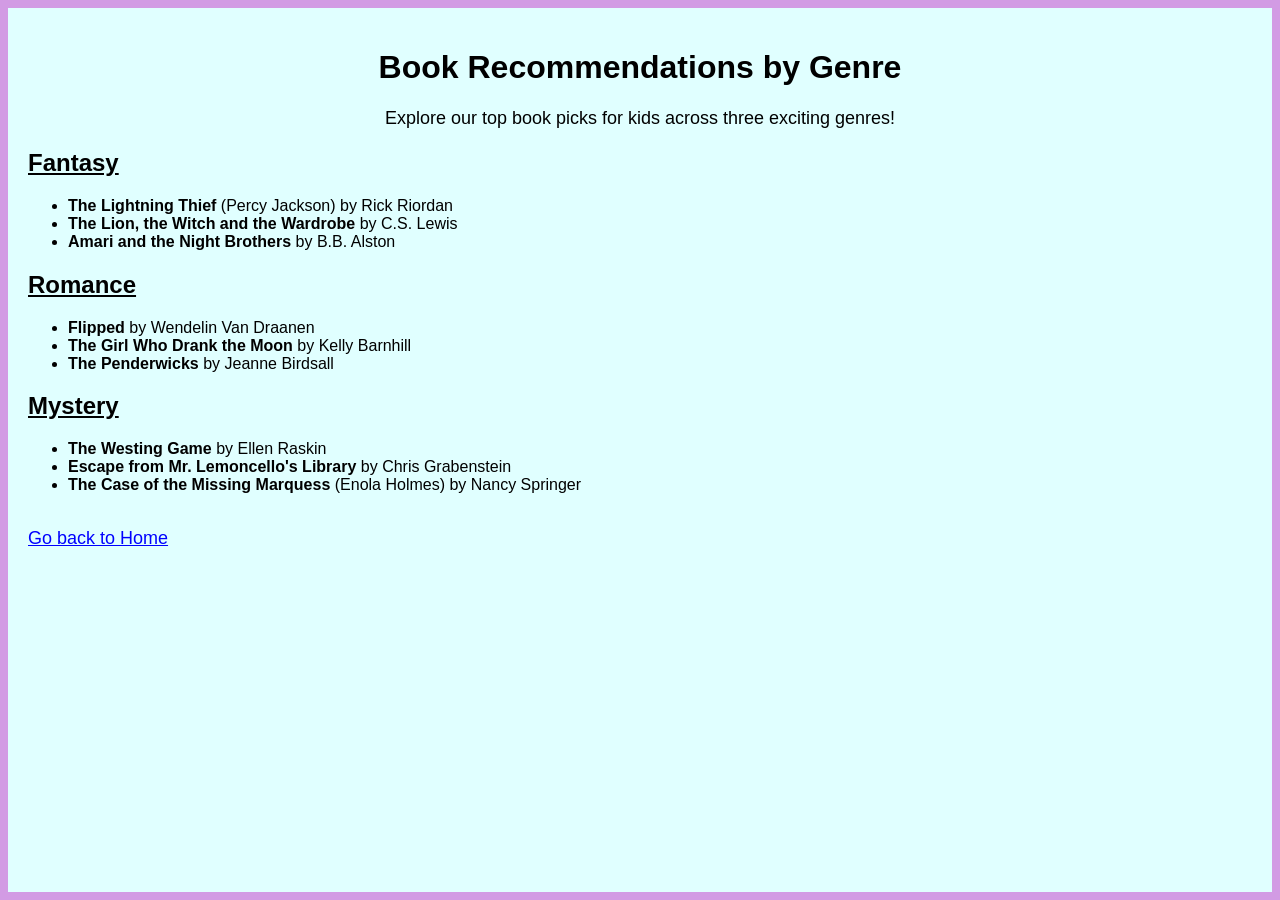
==== about.html @ f6d28382 "added files to folder" ====
<!DOCTYPE html>
<html lang="en">
<head>
    <meta charset="UTF-8">
    <title>About Page</title>
    <style>
        body { 
            background-color: lightcyan; 
            border: 8px solid #d29be4; 
            min-height: 100vh; 
            margin: 0; 
            box-sizing: border-box; 
            padding: 20px; 
            font-family: sans-serif;
        } 
    </style>
</head>
<body>

    <!-- CENTERED TOP SECTION -->
    <h1 style="text-align: center; font-family: 'Poppins', 'Segoe UI', Arial, sans-serif;">Book Recommendations by Genre</h1>
    <p style="text-align: center; font-family: Verdana, sans-serif; font-size: 18px;">Explore our top book picks for kids across three exciting genres!</p>

    <!-- FANTASY SECTION -->
    <h2><b><u>Fantasy</u></b></h2>
    <ul>
        <li><strong>The Lightning Thief</strong> (Percy Jackson) by Rick Riordan</li>
        <li><strong>The Lion, the Witch and the Wardrobe</strong> by C.S. Lewis</li>
        <li><strong>Amari and the Night Brothers</strong> by B.B. Alston</li>
    </ul>

    <!-- ROMANCE SECTION -->
    <h2><b><u>Romance</u></b></h2>
    <ul>
        <li><strong>Flipped</strong> by Wendelin Van Draanen</li>
        <li><strong>The Girl Who Drank the Moon</strong> by Kelly Barnhill</li>
        <li><strong>The Penderwicks</strong> by Jeanne Birdsall</li>
    </ul>

    <!-- MYSTERY SECTION -->
    <h2><b><u>Mystery</u></b></h2>
    <ul>
        <li><strong>The Westing Game</strong> by Ellen Raskin</li>
        <li><strong>Escape from Mr. Lemoncello's Library</strong> by Chris Grabenstein</li>
        <li><strong>The Case of the Missing Marquess</strong> (Enola Holmes) by Nancy Springer</li>
    </ul>

    <br>
    <a href="Alisha - WebsiteProject.html" style="font-size: 18px; color: blue;">Go back to Home</a>

</body>
</html>
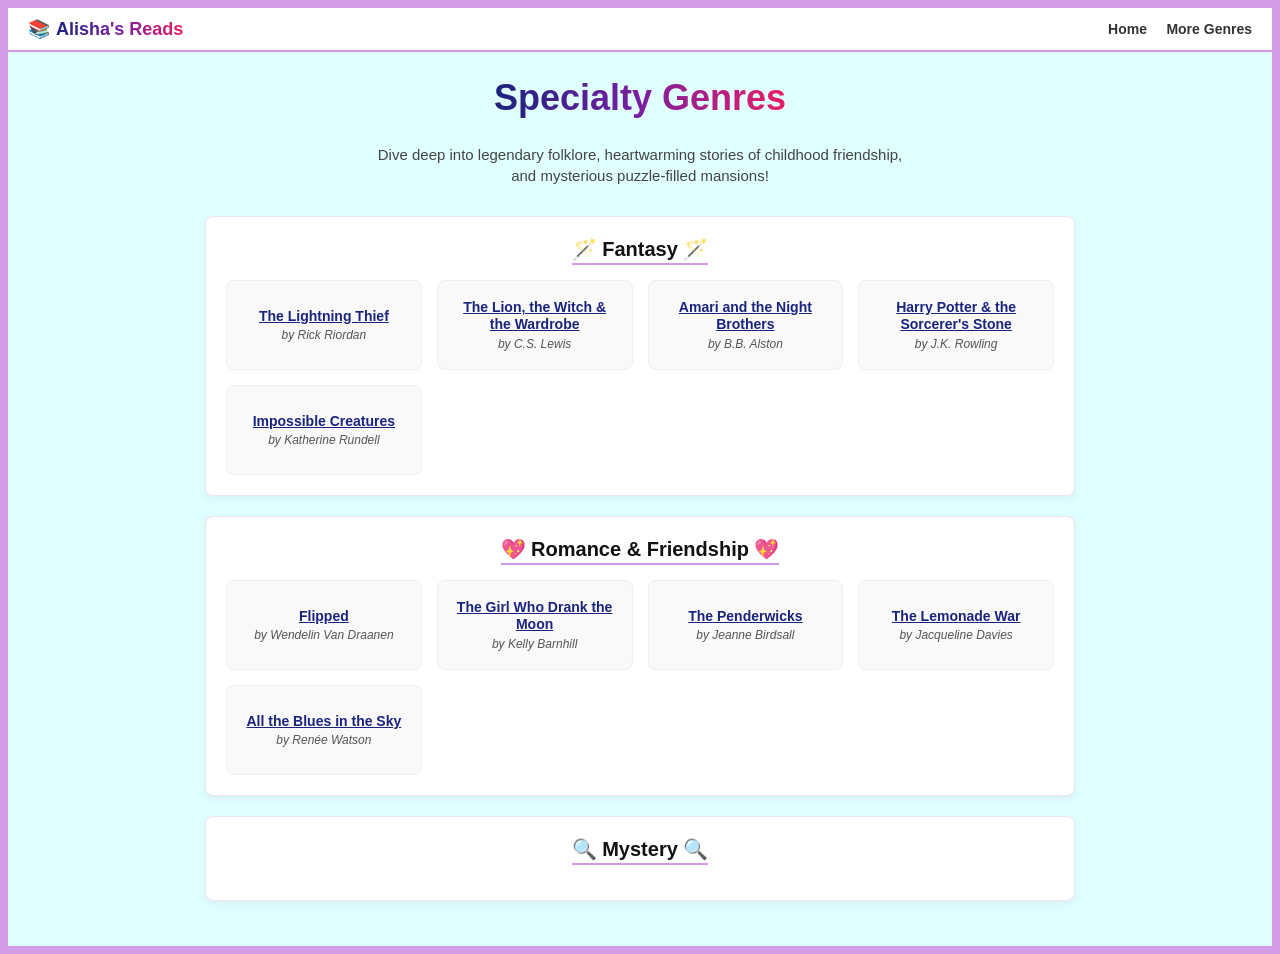
==== commit 92dc5e02: "Update website project files" ====
--- a/about.html
+++ b/about.html
@@ -2,7 +2,7 @@
 <html lang="en">
 <head>
     <meta charset="UTF-8">
-    <title>About Page</title>
+    <title>More Genres - Book Recommendations</title>
     <style>
         body { 
             background-color: lightcyan; 
@@ -10,43 +10,250 @@
             min-height: 100vh; 
             margin: 0; 
             box-sizing: border-box; 
+            padding: 0; 
+            display: flex;
+            flex-direction: column;
+            font-family: 'Segoe UI', Tahoma, Geneva, Verdana, sans-serif;
+            align-items: center; 
+        } 
+        .site-header {
+            width: 100%;
+            background-color: white;
+            border-bottom: 2px solid #d29be4;
+            padding: 10px 20px;
+            box-sizing: border-box;
+            display: flex;
+            justify-content: space-between;
+            align-items: center;
+        }
+        .logo-container {
+            font-size: 18px;
+            font-weight: 800;
+            display: flex;
+            align-items: center;
+            gap: 6px;
+        }
+        .logo-text {
+            background: linear-gradient(to right, #1A237E, #7B1FA2, #E91E63);
+            -webkit-background-clip: text;
+            background-clip: text;
+            -webkit-text-fill-color: transparent;
+            color: transparent;
+        }
+        .nav-links a {
+            color: #333;
+            text-decoration: none;
+            font-weight: 600;
+            margin-left: 15px;
+            font-size: 14px;
+        }
+        .main-content {
+            flex: 1;
+            width: 100%;
+            max-width: 900px;
+            display: flex;
+            flex-direction: column;
+            align-items: center; 
+            padding: 25px 15px;
+            box-sizing: border-box;
+        }
+        .hero-title {
+            text-align: center; 
+            font-size: 36px; 
+            font-weight: 900; 
+            margin: 0 0 10px 0; 
+            background: linear-gradient(to right, #1A237E, #7B1FA2, #E91E63); 
+            -webkit-background-clip: text; 
+            background-clip: text; 
+            -webkit-text-fill-color: transparent; 
+            color: transparent;
+        }
+        .hero-subtitle {
+            font-family: Verdana, sans-serif; 
+            font-size: 15px; 
+            text-align: center; 
+            margin-bottom: 30px; 
+            color: #444;
+            max-width: 550px;
+            line-height: 1.4;
+        } 
+        .genre-container {
+            width: 100%;
+            background: white;
+            border-radius: 8px;
+            padding: 20px;
+            margin-bottom: 20px;
+            box-shadow: 0 4px 10px rgba(0,0,0,0.05);
+            box-sizing: border-box;
+            border: 1px solid rgba(210, 155, 228, 0.3);
+            text-align: center;
+        }
+        .genre-title {
+            font-size: 20px;
+            font-weight: 700;
+            color: #111;
+            margin-top: 0;
+            margin-bottom: 15px;
+            display: inline-block;
+            border-bottom: 2px solid #d29be4;
+            padding-bottom: 2px;
+        }
+        .book-grid {
+            display: grid;
+            grid-template-columns: repeat(auto-fit, minmax(180px, 1fr));
+            gap: 15px;
+            padding: 0;
+            margin: 0;
+        }
+        .book-card-link {
+            text-decoration: none;
+            display: block;
+        }
+        .book-card {
+            background-color: #f9f9f9;
+            border-radius: 8px;
+            padding: 15px;
+            border: 1px solid #eee;
+            transition: transform 0.2s, box-shadow 0.2s;
+            display: flex;
+            flex-direction: column;
+            justify-content: center;
+            align-items: center;
+            min-height: 90px;
+            box-sizing: border-box;
+        }
+        .book-card:hover {
+            transform: translateY(-2px);
+            box-shadow: 0 4px 10px rgba(0,0,0,0.08);
+            background-color: #f3f3f3;
+        }
+        .book-title {
+            font-size: 14px;
+            color: #1A237E; 
+            font-weight: 700;
+            margin-bottom: 4px;
+            line-height: 1.2;
+            text-decoration: underline;
+        }
+        .book-author {
+            font-size: 12px;
+            color: #555;
+            font-style: italic;
+        }
+        .footer-section {
+            display: flex; 
+            flex-direction: column; 
+            align-items: center; 
+            background: white;
+            width: 100%;
+            border-top: 1px solid #d29be4;
             padding: 20px; 
-            font-family: sans-serif;
-        } 
+            box-sizing: border-box;
+        }
+        .back-button {
+            display: inline-block;
+            background: linear-gradient(to right, #1A237E, #7B1FA2);
+            color: white !important;
+            text-decoration: none;
+            padding: 10px 30px;
+            font-size: 14px;
+            font-weight: 700;
+            border-radius: 20px;
+            box-shadow: 0 3px 8px rgba(26, 35, 126, 0.2);
+        }
     </style>
 </head>
 <body>
 
-    <!-- CENTERED TOP SECTION -->
-    <h1 style="text-align: center; font-family: 'Poppins', 'Segoe UI', Arial, sans-serif;">Book Recommendations by Genre</h1>
-    <p style="text-align: center; font-family: Verdana, sans-serif; font-size: 18px;">Explore our top book picks for kids across three exciting genres!</p>
-
-    <!-- FANTASY SECTION -->
-    <h2><b><u>Fantasy</u></b></h2>
-    <ul>
-        <li><strong>The Lightning Thief</strong> (Percy Jackson) by Rick Riordan</li>
-        <li><strong>The Lion, the Witch and the Wardrobe</strong> by C.S. Lewis</li>
-        <li><strong>Amari and the Night Brothers</strong> by B.B. Alston</li>
-    </ul>
-
-    <!-- ROMANCE SECTION -->
-    <h2><b><u>Romance</u></b></h2>
-    <ul>
-        <li><strong>Flipped</strong> by Wendelin Van Draanen</li>
-        <li><strong>The Girl Who Drank the Moon</strong> by Kelly Barnhill</li>
-        <li><strong>The Penderwicks</strong> by Jeanne Birdsall</li>
-    </ul>
-
-    <!-- MYSTERY SECTION -->
-    <h2><b><u>Mystery</u></b></h2>
-    <ul>
-        <li><strong>The Westing Game</strong> by Ellen Raskin</li>
-        <li><strong>Escape from Mr. Lemoncello's Library</strong> by Chris Grabenstein</li>
-        <li><strong>The Case of the Missing Marquess</strong> (Enola Holmes) by Nancy Springer</li>
-    </ul>
-
-    <br>
-    <a href="Alisha - WebsiteProject.html" style="font-size: 18px; color: blue;">Go back to Home</a>
-
-</body>
-</html>
+    <header class="site-header">
+        <div class="logo-container">
+            <span>📚</span><span class="logo-text">Alisha's Reads</span>
+        </div>
+        <nav class="nav-links">
+            <a href="Alisha - WebsiteProject.html">Home</a>
+            <a href="#">More Genres</a>
+        </nav>
+    </header>
+
+    <main class="main-content">
+        <h1 class="hero-title">Specialty Genres</h1>
+        <p class="hero-subtitle">Dive deep into legendary folklore, heartwarming stories of childhood friendship, and mysterious puzzle-filled mansions!</p>
+
+        <!-- FANTASY CARD SECTION -->
+        <section class="genre-container">
+            <div class="genre-title">🪄 Fantasy 🪄</div>
+            <div class="book-grid">
+                <a class="book-card-link" href="https://amazon.com" target="_blank">
+                    <div class="book-card">
+                        <span class="book-title">The Lightning Thief</span>
+                        <span class="book-author">by Rick Riordan</span>
+                    </div>
+                </a>
+                <a class="book-card-link" href="https://amazon.com" target="_blank">
+                    <div class="book-card">
+                        <span class="book-title">The Lion, the Witch & the Wardrobe</span>
+                        <span class="book-author">by C.S. Lewis</span>
+                    </div>
+                </a>
+                <a class="book-card-link" href="https://amazon.com" target="_blank">
+                    <div class="book-card">
+                        <span class="book-title">Amari and the Night Brothers</span>
+                        <span class="book-author">by B.B. Alston</span>
+                    </div>
+                </a>
+                <a class="book-card-link" href="https://amazon.com" target="_blank">
+                    <div class="book-card">
+                        <span class="book-title">Harry Potter & the Sorcerer's Stone</span>
+                        <span class="book-author">by J.K. Rowling</span>
+                    </div>
+                </a>
+                <a class="book-card-link" href="https://amazon.com" target="_blank">
+                    <div class="book-card">
+                        <span class="book-title">Impossible Creatures</span>
+                        <span class="book-author">by Katherine Rundell</span>
+                    </div>
+                </a>
+            </div>
+        </section>
+
+        <!-- ROMANCE CARD SECTION -->
+        <section class="genre-container">
+            <div class="genre-title">💖 Romance & Friendship 💖</div>
+            <div class="book-grid">
+                <a class="book-card-link" href="https://amazon.com" target="_blank">
+                    <div class="book-card">
+                        <span class="book-title">Flipped</span>
+                        <span class="book-author">by Wendelin Van Draanen</span>
+                    </div>
+                </a>
+                <a class="book-card-link" href="https://amazon.com" target="_blank">
+                    <div class="book-card">
+                        <span class="book-title">The Girl Who Drank the Moon</span>
+                        <span class="book-author">by Kelly Barnhill</span>
+                    </div>
+                </a>
+                <a class="book-card-link" href="https://amazon.com" target="_blank">
+                    <div class="book-card">
+                        <span class="book-title">The Penderwicks</span>
+                        <span class="book-author">by Jeanne Birdsall</span>
+                    </div>
+                </a>
+                <a class="book-card-link" href="https://amazon.com" target="_blank">
+                    <div class="book-card">
+                        <span class="book-title">The Lemonade War</span>
+                        <span class="book-author">by Jacqueline Davies</span>
+                    </div>
+                </a>
+                <a class="book-card-link" href="https://amazon.com" target="_blank">
+                    <div class="book-card">
+                        <span class="book-title">All the Blues in the Sky</span>
+                        <span class="book-author">by Renée Watson</span>
+                    </div>
+                </a>
+            </div>
+        </section>
+
+        <!-- MYSTERY CARD SECTION -->
+        <section class="genre-container">
+            <div class="genre-title">🔍 Mystery 🔍</div>
+            <div class="book-grid">
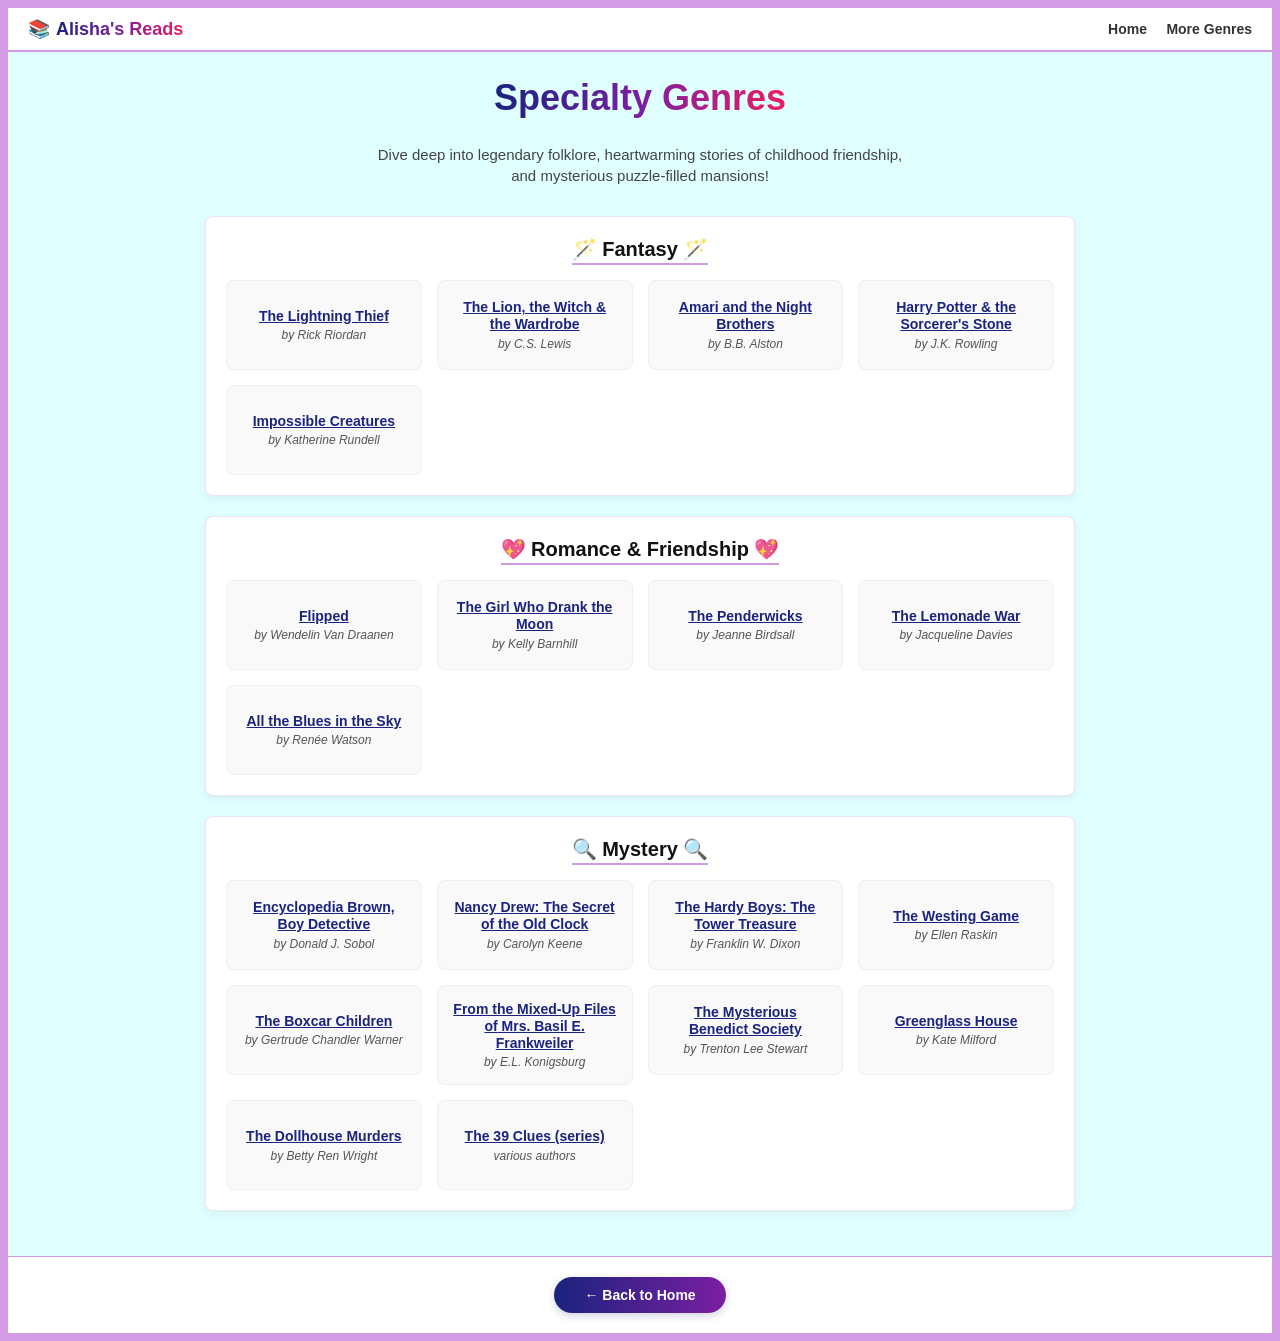
==== commit 21012d2a: "Add Mystery book cards to about.html" ====
--- a/about.html
+++ b/about.html
@@ -257,3 +257,74 @@
         <section class="genre-container">
             <div class="genre-title">🔍 Mystery 🔍</div>
             <div class="book-grid">
+                <a class="book-card-link" href="https://amazon.com" target="_blank">
+                    <div class="book-card">
+                        <span class="book-title">Encyclopedia Brown, Boy Detective</span>
+                        <span class="book-author">by Donald J. Sobol</span>
+                    </div>
+                </a>
+                <a class="book-card-link" href="https://amazon.com" target="_blank">
+                    <div class="book-card">
+                        <span class="book-title">Nancy Drew: The Secret of the Old Clock</span>
+                        <span class="book-author">by Carolyn Keene</span>
+                    </div>
+                </a>
+                <a class="book-card-link" href="https://amazon.com" target="_blank">
+                    <div class="book-card">
+                        <span class="book-title">The Hardy Boys: The Tower Treasure</span>
+                        <span class="book-author">by Franklin W. Dixon</span>
+                    </div>
+                </a>
+                <a class="book-card-link" href="https://amazon.com" target="_blank">
+                    <div class="book-card">
+                        <span class="book-title">The Westing Game</span>
+                        <span class="book-author">by Ellen Raskin</span>
+                    </div>
+                </a>
+                <a class="book-card-link" href="https://amazon.com" target="_blank">
+                    <div class="book-card">
+                        <span class="book-title">The Boxcar Children</span>
+                        <span class="book-author">by Gertrude Chandler Warner</span>
+                    </div>
+                </a>
+                <a class="book-card-link" href="https://amazon.com" target="_blank">
+                    <div class="book-card">
+                        <span class="book-title">From the Mixed-Up Files of Mrs. Basil E. Frankweiler</span>
+                        <span class="book-author">by E.L. Konigsburg</span>
+                    </div>
+                </a>
+                <a class="book-card-link" href="https://amazon.com" target="_blank">
+                    <div class="book-card">
+                        <span class="book-title">The Mysterious Benedict Society</span>
+                        <span class="book-author">by Trenton Lee Stewart</span>
+                    </div>
+                </a>
+                <a class="book-card-link" href="https://amazon.com" target="_blank">
+                    <div class="book-card">
+                        <span class="book-title">Greenglass House</span>
+                        <span class="book-author">by Kate Milford</span>
+                    </div>
+                </a>
+                <a class="book-card-link" href="https://amazon.com" target="_blank">
+                    <div class="book-card">
+                        <span class="book-title">The Dollhouse Murders</span>
+                        <span class="book-author">by Betty Ren Wright</span>
+                    </div>
+                </a>
+                <a class="book-card-link" href="https://amazon.com" target="_blank">
+                    <div class="book-card">
+                        <span class="book-title">The 39 Clues (series)</span>
+                        <span class="book-author">various authors</span>
+                    </div>
+                </a>
+            </div>
+        </section>
+
+    </main>
+
+    <footer class="footer-section">
+        <a class="back-button" href="Alisha - WebsiteProject.html">← Back to Home</a>
+    </footer>
+
+</body>
+</html>
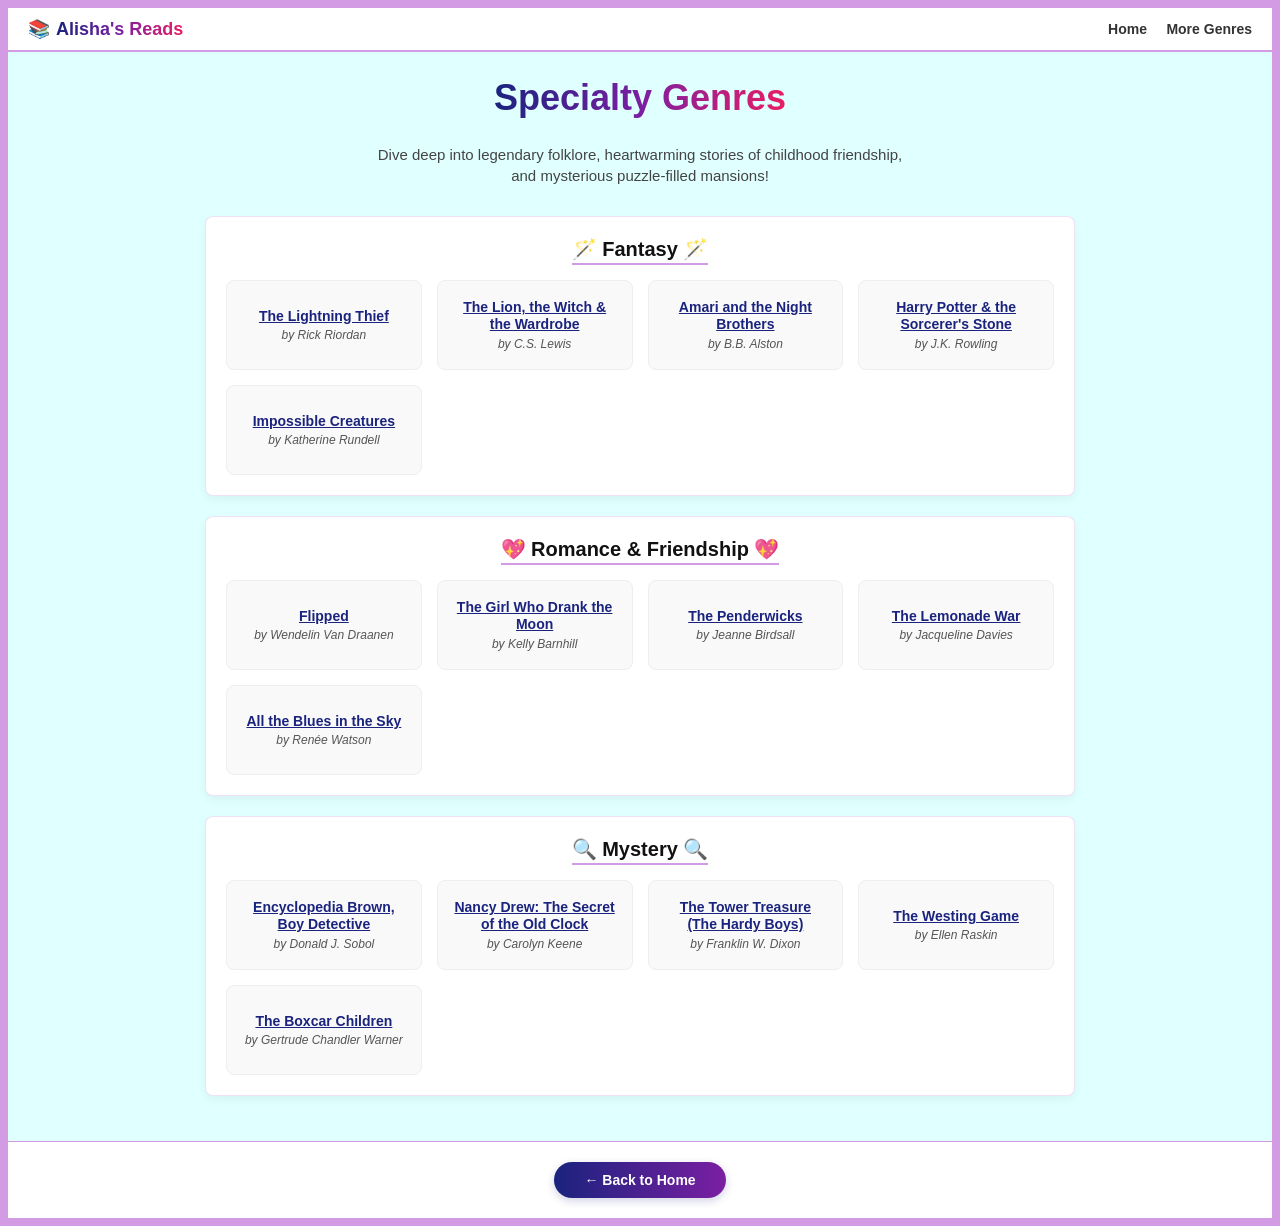
==== commit 300ced93: "Limit Mystery section to 5 books and set direct Amazon product links" ====
--- a/about.html
+++ b/about.html
@@ -183,31 +183,31 @@
         <section class="genre-container">
             <div class="genre-title">🪄 Fantasy 🪄</div>
             <div class="book-grid">
-                <a class="book-card-link" href="https://amazon.com" target="_blank">
+                <a class="book-card-link" href="https://www.amazon.com/dp/0141365466" target="_blank" rel="noopener">
                     <div class="book-card">
                         <span class="book-title">The Lightning Thief</span>
                         <span class="book-author">by Rick Riordan</span>
                     </div>
                 </a>
-                <a class="book-card-link" href="https://amazon.com" target="_blank">
+                <a class="book-card-link" href="https://www.amazon.com/dp/0064404994" target="_blank" rel="noopener">
                     <div class="book-card">
                         <span class="book-title">The Lion, the Witch & the Wardrobe</span>
                         <span class="book-author">by C.S. Lewis</span>
                     </div>
                 </a>
-                <a class="book-card-link" href="https://amazon.com" target="_blank">
+                <a class="book-card-link" href="https://www.amazon.com/dp/0062944712" target="_blank" rel="noopener">
                     <div class="book-card">
                         <span class="book-title">Amari and the Night Brothers</span>
                         <span class="book-author">by B.B. Alston</span>
                     </div>
                 </a>
-                <a class="book-card-link" href="https://amazon.com" target="_blank">
+                <a class="book-card-link" href="https://www.amazon.com/dp/059035342X" target="_blank" rel="noopener">
                     <div class="book-card">
                         <span class="book-title">Harry Potter & the Sorcerer's Stone</span>
                         <span class="book-author">by J.K. Rowling</span>
                     </div>
                 </a>
-                <a class="book-card-link" href="https://amazon.com" target="_blank">
+                <a class="book-card-link" href="https://www.amazon.com/dp/0141365466" target="_blank" rel="noopener">
                     <div class="book-card">
                         <span class="book-title">Impossible Creatures</span>
                         <span class="book-author">by Katherine Rundell</span>
@@ -220,31 +220,31 @@
         <section class="genre-container">
             <div class="genre-title">💖 Romance & Friendship 💖</div>
             <div class="book-grid">
-                <a class="book-card-link" href="https://amazon.com" target="_blank">
+                <a class="book-card-link" href="https://www.amazon.com/dp/0440414126" target="_blank" rel="noopener">
                     <div class="book-card">
                         <span class="book-title">Flipped</span>
                         <span class="book-author">by Wendelin Van Draanen</span>
                     </div>
                 </a>
-                <a class="book-card-link" href="https://amazon.com" target="_blank">
+                <a class="book-card-link" href="https://www.amazon.com/dp/0142408488" target="_blank" rel="noopener">
                     <div class="book-card">
                         <span class="book-title">The Girl Who Drank the Moon</span>
                         <span class="book-author">by Kelly Barnhill</span>
                     </div>
                 </a>
-                <a class="book-card-link" href="https://amazon.com" target="_blank">
+                <a class="book-card-link" href="https://www.amazon.com/dp/0440419541" target="_blank" rel="noopener">
                     <div class="book-card">
                         <span class="book-title">The Penderwicks</span>
                         <span class="book-author">by Jeanne Birdsall</span>
                     </div>
                 </a>
-                <a class="book-card-link" href="https://amazon.com" target="_blank">
+                <a class="book-card-link" href="https://www.amazon.com/dp/0440414126" target="_blank" rel="noopener">
                     <div class="book-card">
                         <span class="book-title">The Lemonade War</span>
                         <span class="book-author">by Jacqueline Davies</span>
                     </div>
                 </a>
-                <a class="book-card-link" href="https://amazon.com" target="_blank">
+                <a class="book-card-link" href="https://www.amazon.com/dp/1101994881" target="_blank" rel="noopener">
                     <div class="book-card">
                         <span class="book-title">All the Blues in the Sky</span>
                         <span class="book-author">by Renée Watson</span>
@@ -253,68 +253,38 @@
             </div>
         </section>
 
-        <!-- MYSTERY CARD SECTION -->
+        <!-- MYSTERY CARD SECTION (LIMITED TO 5) -->
         <section class="genre-container">
             <div class="genre-title">🔍 Mystery 🔍</div>
             <div class="book-grid">
-                <a class="book-card-link" href="https://amazon.com" target="_blank">
+                <a class="book-card-link" href="https://www.amazon.com/dp/0142408889" target="_blank" rel="noopener">
                     <div class="book-card">
                         <span class="book-title">Encyclopedia Brown, Boy Detective</span>
                         <span class="book-author">by Donald J. Sobol</span>
                     </div>
                 </a>
-                <a class="book-card-link" href="https://amazon.com" target="_blank">
+                <a class="book-card-link" href="https://www.amazon.com/dp/0448479697" target="_blank" rel="noopener">
                     <div class="book-card">
                         <span class="book-title">Nancy Drew: The Secret of the Old Clock</span>
                         <span class="book-author">by Carolyn Keene</span>
                     </div>
                 </a>
-                <a class="book-card-link" href="https://amazon.com" target="_blank">
-                    <div class="book-card">
-                        <span class="book-title">The Hardy Boys: The Tower Treasure</span>
+                <a class="book-card-link" href="https://www.amazon.com/dp/0448489521" target="_blank" rel="noopener">
+                    <div class="book-card">
+                        <span class="book-title">The Tower Treasure (The Hardy Boys)</span>
                         <span class="book-author">by Franklin W. Dixon</span>
                     </div>
                 </a>
-                <a class="book-card-link" href="https://amazon.com" target="_blank">
+                <a class="book-card-link" href="https://www.amazon.com/dp/0140386645" target="_blank" rel="noopener">
                     <div class="book-card">
                         <span class="book-title">The Westing Game</span>
                         <span class="book-author">by Ellen Raskin</span>
                     </div>
                 </a>
-                <a class="book-card-link" href="https://amazon.com" target="_blank">
+                <a class="book-card-link" href="https://www.amazon.com/dp/0807508527" target="_blank" rel="noopener">
                     <div class="book-card">
                         <span class="book-title">The Boxcar Children</span>
                         <span class="book-author">by Gertrude Chandler Warner</span>
-                    </div>
-                </a>
-                <a class="book-card-link" href="https://amazon.com" target="_blank">
-                    <div class="book-card">
-                        <span class="book-title">From the Mixed-Up Files of Mrs. Basil E. Frankweiler</span>
-                        <span class="book-author">by E.L. Konigsburg</span>
-                    </div>
-                </a>
-                <a class="book-card-link" href="https://amazon.com" target="_blank">
-                    <div class="book-card">
-                        <span class="book-title">The Mysterious Benedict Society</span>
-                        <span class="book-author">by Trenton Lee Stewart</span>
-                    </div>
-                </a>
-                <a class="book-card-link" href="https://amazon.com" target="_blank">
-                    <div class="book-card">
-                        <span class="book-title">Greenglass House</span>
-                        <span class="book-author">by Kate Milford</span>
-                    </div>
-                </a>
-                <a class="book-card-link" href="https://amazon.com" target="_blank">
-                    <div class="book-card">
-                        <span class="book-title">The Dollhouse Murders</span>
-                        <span class="book-author">by Betty Ren Wright</span>
-                    </div>
-                </a>
-                <a class="book-card-link" href="https://amazon.com" target="_blank">
-                    <div class="book-card">
-                        <span class="book-title">The 39 Clues (series)</span>
-                        <span class="book-author">various authors</span>
                     </div>
                 </a>
             </div>
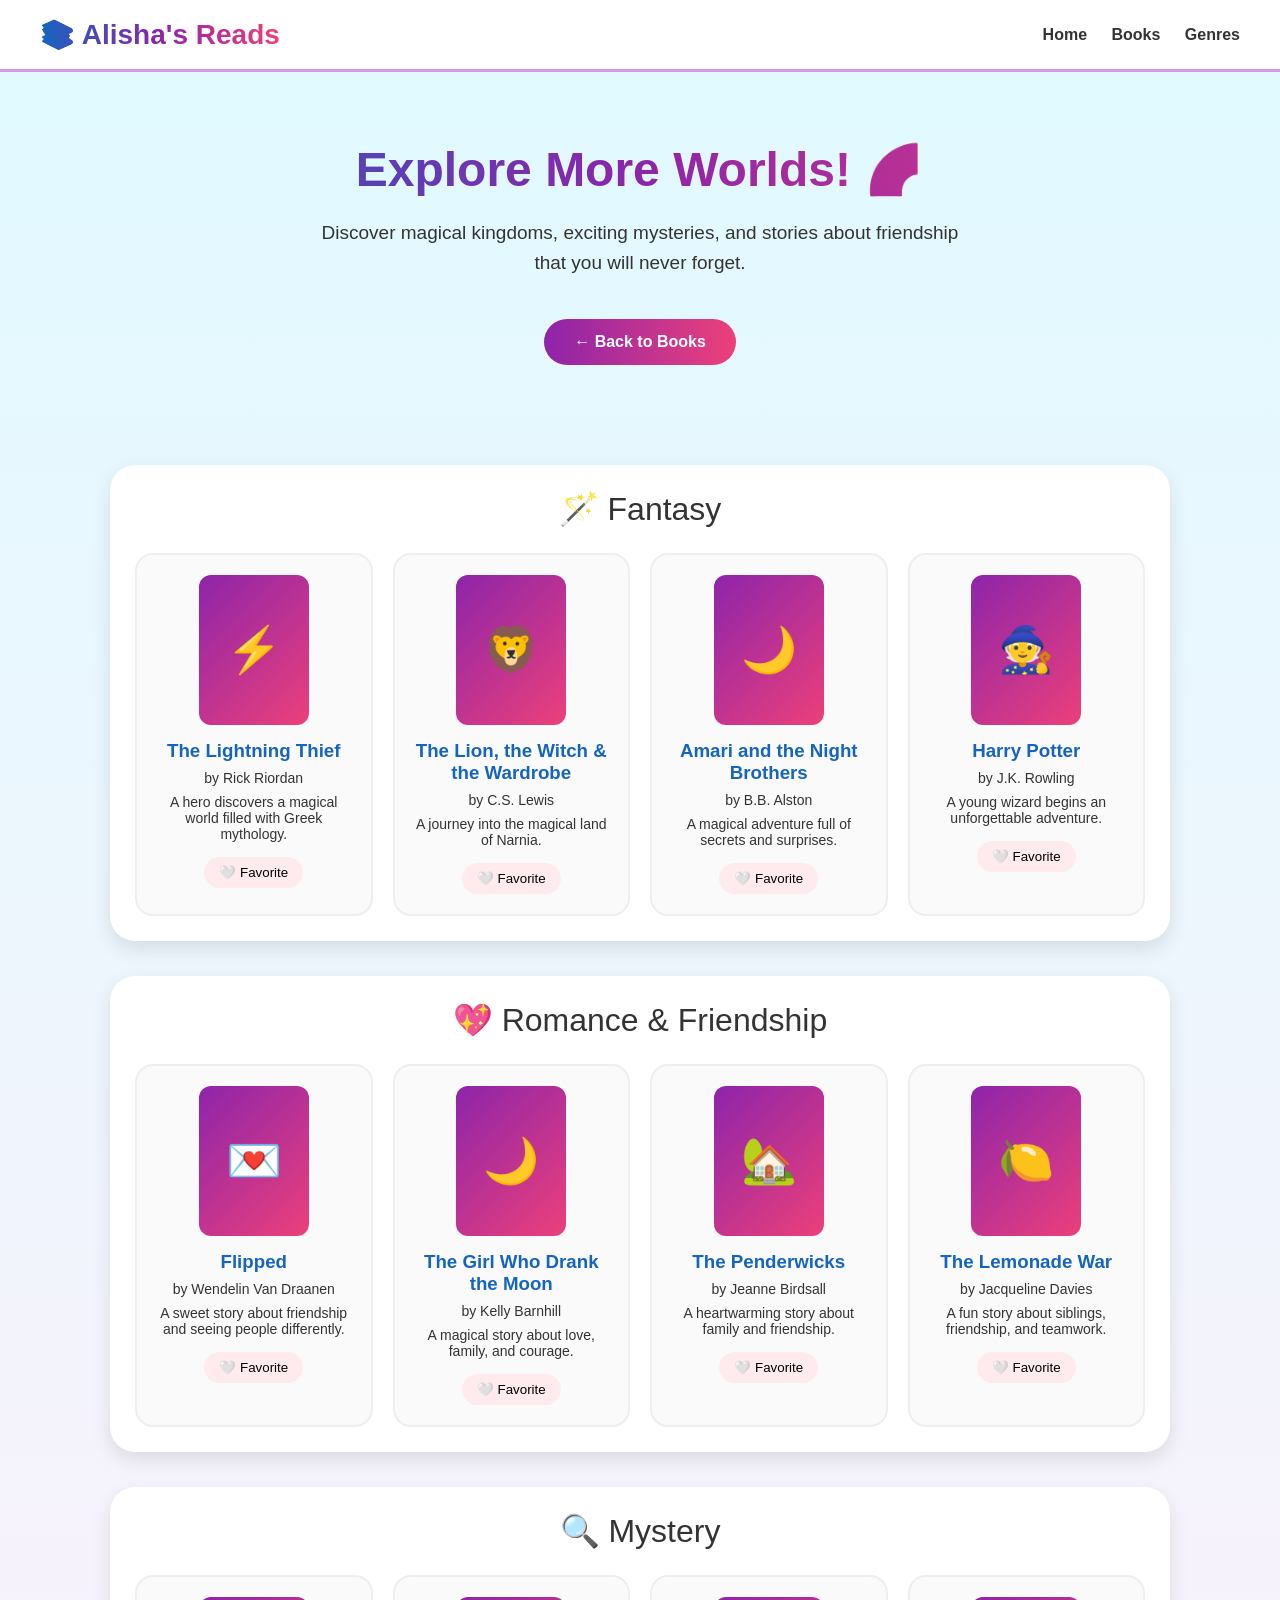
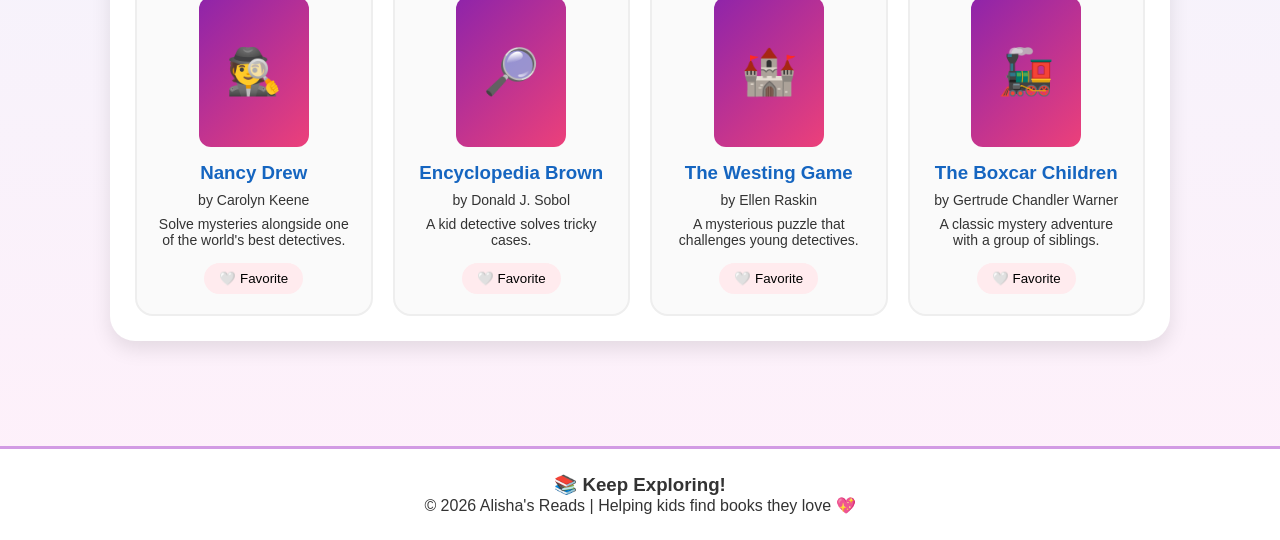
==== commit 6eaba5f8: "Update about.html with new interactive design and additional book genres" ====
--- a/about.html
+++ b/about.html
@@ -1,300 +1,965 @@
 <!DOCTYPE html>
 <html lang="en">
+
 <head>
-    <meta charset="UTF-8">
-    <title>More Genres - Book Recommendations</title>
-    <style>
-        body { 
-            background-color: lightcyan; 
-            border: 8px solid #d29be4; 
-            min-height: 100vh; 
-            margin: 0; 
-            box-sizing: border-box; 
-            padding: 0; 
-            display: flex;
-            flex-direction: column;
-            font-family: 'Segoe UI', Tahoma, Geneva, Verdana, sans-serif;
-            align-items: center; 
-        } 
-        .site-header {
-            width: 100%;
-            background-color: white;
-            border-bottom: 2px solid #d29be4;
-            padding: 10px 20px;
-            box-sizing: border-box;
-            display: flex;
-            justify-content: space-between;
-            align-items: center;
-        }
-        .logo-container {
-            font-size: 18px;
-            font-weight: 800;
-            display: flex;
-            align-items: center;
-            gap: 6px;
-        }
-        .logo-text {
-            background: linear-gradient(to right, #1A237E, #7B1FA2, #E91E63);
-            -webkit-background-clip: text;
-            background-clip: text;
-            -webkit-text-fill-color: transparent;
-            color: transparent;
-        }
-        .nav-links a {
-            color: #333;
-            text-decoration: none;
-            font-weight: 600;
-            margin-left: 15px;
-            font-size: 14px;
-        }
-        .main-content {
-            flex: 1;
-            width: 100%;
-            max-width: 900px;
-            display: flex;
-            flex-direction: column;
-            align-items: center; 
-            padding: 25px 15px;
-            box-sizing: border-box;
-        }
-        .hero-title {
-            text-align: center; 
-            font-size: 36px; 
-            font-weight: 900; 
-            margin: 0 0 10px 0; 
-            background: linear-gradient(to right, #1A237E, #7B1FA2, #E91E63); 
-            -webkit-background-clip: text; 
-            background-clip: text; 
-            -webkit-text-fill-color: transparent; 
-            color: transparent;
-        }
-        .hero-subtitle {
-            font-family: Verdana, sans-serif; 
-            font-size: 15px; 
-            text-align: center; 
-            margin-bottom: 30px; 
-            color: #444;
-            max-width: 550px;
-            line-height: 1.4;
-        } 
-        .genre-container {
-            width: 100%;
-            background: white;
-            border-radius: 8px;
-            padding: 20px;
-            margin-bottom: 20px;
-            box-shadow: 0 4px 10px rgba(0,0,0,0.05);
-            box-sizing: border-box;
-            border: 1px solid rgba(210, 155, 228, 0.3);
-            text-align: center;
-        }
-        .genre-title {
-            font-size: 20px;
-            font-weight: 700;
-            color: #111;
-            margin-top: 0;
-            margin-bottom: 15px;
-            display: inline-block;
-            border-bottom: 2px solid #d29be4;
-            padding-bottom: 2px;
-        }
-        .book-grid {
-            display: grid;
-            grid-template-columns: repeat(auto-fit, minmax(180px, 1fr));
-            gap: 15px;
-            padding: 0;
-            margin: 0;
-        }
-        .book-card-link {
-            text-decoration: none;
-            display: block;
-        }
-        .book-card {
-            background-color: #f9f9f9;
-            border-radius: 8px;
-            padding: 15px;
-            border: 1px solid #eee;
-            transition: transform 0.2s, box-shadow 0.2s;
-            display: flex;
-            flex-direction: column;
-            justify-content: center;
-            align-items: center;
-            min-height: 90px;
-            box-sizing: border-box;
-        }
-        .book-card:hover {
-            transform: translateY(-2px);
-            box-shadow: 0 4px 10px rgba(0,0,0,0.08);
-            background-color: #f3f3f3;
-        }
-        .book-title {
-            font-size: 14px;
-            color: #1A237E; 
-            font-weight: 700;
-            margin-bottom: 4px;
-            line-height: 1.2;
-            text-decoration: underline;
-        }
-        .book-author {
-            font-size: 12px;
-            color: #555;
-            font-style: italic;
-        }
-        .footer-section {
-            display: flex; 
-            flex-direction: column; 
-            align-items: center; 
-            background: white;
-            width: 100%;
-            border-top: 1px solid #d29be4;
-            padding: 20px; 
-            box-sizing: border-box;
-        }
-        .back-button {
-            display: inline-block;
-            background: linear-gradient(to right, #1A237E, #7B1FA2);
-            color: white !important;
-            text-decoration: none;
-            padding: 10px 30px;
-            font-size: 14px;
-            font-weight: 700;
-            border-radius: 20px;
-            box-shadow: 0 3px 8px rgba(26, 35, 126, 0.2);
-        }
-    </style>
+
+<meta charset="UTF-8">
+<meta name="viewport" content="width=device-width, initial-scale=1.0">
+
+<title>More Genres 📚 | Alisha's Reads</title>
+
+
+<style>
+
+*{
+
+box-sizing:border-box;
+margin:0;
+padding:0;
+font-family:"Segoe UI",Arial,sans-serif;
+
+}
+
+
+body{
+
+background:
+linear-gradient(
+180deg,
+#dffaff,
+#fff0fa
+);
+
+color:#333;
+
+}
+
+
+
+/* HEADER */
+
+
+header{
+
+background:white;
+
+padding:18px 40px;
+
+display:flex;
+
+justify-content:space-between;
+
+align-items:center;
+
+border-bottom:3px solid #d29be4;
+
+position:sticky;
+
+top:0;
+
+z-index:10;
+
+}
+
+
+.logo{
+
+font-size:28px;
+
+font-weight:900;
+
+background:
+linear-gradient(
+90deg,
+#1565c0,
+#8e24aa,
+#ec407a
+);
+
+-webkit-background-clip:text;
+
+color:transparent;
+
+}
+
+
+
+nav a{
+
+text-decoration:none;
+
+color:#333;
+
+font-weight:bold;
+
+margin-left:20px;
+
+}
+
+
+
+nav a:hover{
+
+color:#9c27b0;
+
+}
+
+
+
+
+/* HERO */
+
+
+.hero{
+
+text-align:center;
+
+padding:70px 20px;
+
+}
+
+
+
+.hero h1{
+
+font-size:48px;
+
+background:
+linear-gradient(
+90deg,
+#1565c0,
+#8e24aa,
+#ec407a
+);
+
+-webkit-background-clip:text;
+
+color:transparent;
+
+}
+
+
+
+.hero p{
+
+font-size:19px;
+
+max-width:650px;
+
+margin:20px auto;
+
+line-height:1.6;
+
+}
+
+
+
+
+/* BUTTON */
+
+
+.btn{
+
+display:inline-block;
+
+margin-top:20px;
+
+padding:14px 30px;
+
+border-radius:30px;
+
+background:
+
+linear-gradient(
+90deg,
+#8e24aa,
+#ec407a
+);
+
+color:white;
+
+font-weight:bold;
+
+text-decoration:none;
+
+transition:.3s;
+
+}
+
+
+
+.btn:hover{
+
+transform:scale(1.08);
+
+}
+
+
+
+
+/* CONTENT */
+
+
+.container{
+
+max-width:1100px;
+
+margin:auto;
+
+padding:30px 20px;
+
+}
+
+
+
+.genre{
+
+background:white;
+
+border-radius:25px;
+
+padding:25px;
+
+margin-bottom:35px;
+
+box-shadow:
+
+0 8px 20px rgba(0,0,0,.1);
+
+}
+
+
+
+.genre-title{
+
+font-size:32px;
+
+text-align:center;
+
+margin-bottom:25px;
+
+}
+
+
+
+
+.books{
+
+display:grid;
+
+grid-template-columns:
+repeat(auto-fit,minmax(220px,1fr));
+
+gap:20px;
+
+}
+
+
+
+
+.book-card{
+
+background:#fafafa;
+
+padding:20px;
+
+border-radius:18px;
+
+text-align:center;
+
+border:2px solid #eee;
+
+transition:.3s;
+
+}
+
+
+
+.book-card:hover{
+
+transform:translateY(-8px);
+
+box-shadow:
+0 12px 25px rgba(0,0,0,.15);
+
+}
+
+
+
+
+.book-cover{
+
+height:150px;
+
+width:110px;
+
+margin:auto;
+
+border-radius:12px;
+
+display:flex;
+
+justify-content:center;
+
+align-items:center;
+
+font-size:45px;
+
+color:white;
+
+
+background:
+
+linear-gradient(
+135deg,
+#8e24aa,
+#ec407a
+);
+
+}
+
+
+
+.book-card h3{
+
+margin-top:15px;
+
+color:#1565c0;
+
+}
+
+
+
+.book-card p{
+
+margin-top:8px;
+
+font-size:14px;
+
+}
+
+
+
+
+.favorite{
+
+margin-top:15px;
+
+border:none;
+
+padding:8px 15px;
+
+border-radius:20px;
+
+cursor:pointer;
+
+background:#ffebee;
+
+}
+
+
+
+
+footer{
+
+background:white;
+
+border-top:3px solid #d29be4;
+
+padding:25px;
+
+text-align:center;
+
+margin-top:40px;
+
+}
+
+
+
+@media(max-width:600px){
+
+header{
+
+flex-direction:column;
+
+}
+
+nav{
+
+margin-top:15px;
+
+}
+
+.hero h1{
+
+font-size:36px;
+
+}
+
+}
+
+
+</style>
+
 </head>
+
+
 <body>
 
-    <header class="site-header">
-        <div class="logo-container">
-            <span>📚</span><span class="logo-text">Alisha's Reads</span>
-        </div>
-        <nav class="nav-links">
-            <a href="Alisha - WebsiteProject.html">Home</a>
-            <a href="#">More Genres</a>
-        </nav>
-    </header>
-
-    <main class="main-content">
-        <h1 class="hero-title">Specialty Genres</h1>
-        <p class="hero-subtitle">Dive deep into legendary folklore, heartwarming stories of childhood friendship, and mysterious puzzle-filled mansions!</p>
-
-        <!-- FANTASY CARD SECTION -->
-        <section class="genre-container">
-            <div class="genre-title">🪄 Fantasy 🪄</div>
-            <div class="book-grid">
-                <a class="book-card-link" href="https://www.amazon.com/dp/0141365466" target="_blank" rel="noopener">
-                    <div class="book-card">
-                        <span class="book-title">The Lightning Thief</span>
-                        <span class="book-author">by Rick Riordan</span>
-                    </div>
-                </a>
-                <a class="book-card-link" href="https://www.amazon.com/dp/0064404994" target="_blank" rel="noopener">
-                    <div class="book-card">
-                        <span class="book-title">The Lion, the Witch & the Wardrobe</span>
-                        <span class="book-author">by C.S. Lewis</span>
-                    </div>
-                </a>
-                <a class="book-card-link" href="https://www.amazon.com/dp/0062944712" target="_blank" rel="noopener">
-                    <div class="book-card">
-                        <span class="book-title">Amari and the Night Brothers</span>
-                        <span class="book-author">by B.B. Alston</span>
-                    </div>
-                </a>
-                <a class="book-card-link" href="https://www.amazon.com/dp/059035342X" target="_blank" rel="noopener">
-                    <div class="book-card">
-                        <span class="book-title">Harry Potter & the Sorcerer's Stone</span>
-                        <span class="book-author">by J.K. Rowling</span>
-                    </div>
-                </a>
-                <a class="book-card-link" href="https://www.amazon.com/dp/0141365466" target="_blank" rel="noopener">
-                    <div class="book-card">
-                        <span class="book-title">Impossible Creatures</span>
-                        <span class="book-author">by Katherine Rundell</span>
-                    </div>
-                </a>
-            </div>
-        </section>
-
-        <!-- ROMANCE CARD SECTION -->
-        <section class="genre-container">
-            <div class="genre-title">💖 Romance & Friendship 💖</div>
-            <div class="book-grid">
-                <a class="book-card-link" href="https://www.amazon.com/dp/0440414126" target="_blank" rel="noopener">
-                    <div class="book-card">
-                        <span class="book-title">Flipped</span>
-                        <span class="book-author">by Wendelin Van Draanen</span>
-                    </div>
-                </a>
-                <a class="book-card-link" href="https://www.amazon.com/dp/0142408488" target="_blank" rel="noopener">
-                    <div class="book-card">
-                        <span class="book-title">The Girl Who Drank the Moon</span>
-                        <span class="book-author">by Kelly Barnhill</span>
-                    </div>
-                </a>
-                <a class="book-card-link" href="https://www.amazon.com/dp/0440419541" target="_blank" rel="noopener">
-                    <div class="book-card">
-                        <span class="book-title">The Penderwicks</span>
-                        <span class="book-author">by Jeanne Birdsall</span>
-                    </div>
-                </a>
-                <a class="book-card-link" href="https://www.amazon.com/dp/0440414126" target="_blank" rel="noopener">
-                    <div class="book-card">
-                        <span class="book-title">The Lemonade War</span>
-                        <span class="book-author">by Jacqueline Davies</span>
-                    </div>
-                </a>
-                <a class="book-card-link" href="https://www.amazon.com/dp/1101994881" target="_blank" rel="noopener">
-                    <div class="book-card">
-                        <span class="book-title">All the Blues in the Sky</span>
-                        <span class="book-author">by Renée Watson</span>
-                    </div>
-                </a>
-            </div>
-        </section>
-
-        <!-- MYSTERY CARD SECTION (LIMITED TO 5) -->
-        <section class="genre-container">
-            <div class="genre-title">🔍 Mystery 🔍</div>
-            <div class="book-grid">
-                <a class="book-card-link" href="https://www.amazon.com/dp/0142408889" target="_blank" rel="noopener">
-                    <div class="book-card">
-                        <span class="book-title">Encyclopedia Brown, Boy Detective</span>
-                        <span class="book-author">by Donald J. Sobol</span>
-                    </div>
-                </a>
-                <a class="book-card-link" href="https://www.amazon.com/dp/0448479697" target="_blank" rel="noopener">
-                    <div class="book-card">
-                        <span class="book-title">Nancy Drew: The Secret of the Old Clock</span>
-                        <span class="book-author">by Carolyn Keene</span>
-                    </div>
-                </a>
-                <a class="book-card-link" href="https://www.amazon.com/dp/0448489521" target="_blank" rel="noopener">
-                    <div class="book-card">
-                        <span class="book-title">The Tower Treasure (The Hardy Boys)</span>
-                        <span class="book-author">by Franklin W. Dixon</span>
-                    </div>
-                </a>
-                <a class="book-card-link" href="https://www.amazon.com/dp/0140386645" target="_blank" rel="noopener">
-                    <div class="book-card">
-                        <span class="book-title">The Westing Game</span>
-                        <span class="book-author">by Ellen Raskin</span>
-                    </div>
-                </a>
-                <a class="book-card-link" href="https://www.amazon.com/dp/0807508527" target="_blank" rel="noopener">
-                    <div class="book-card">
-                        <span class="book-title">The Boxcar Children</span>
-                        <span class="book-author">by Gertrude Chandler Warner</span>
-                    </div>
-                </a>
-            </div>
-        </section>
-
-    </main>
-
-    <footer class="footer-section">
-        <a class="back-button" href="Alisha - WebsiteProject.html">← Back to Home</a>
-    </footer>
+
+<header>
+
+
+<div class="logo">
+📚 Alisha's Reads
+</div>
+
+
+<nav>
+
+<a href="index.html">
+Home
+</a>
+
+
+<a href="Alisha - WebsiteProject.html">
+Books
+</a>
+
+
+<a href="about.html">
+Genres
+</a>
+
+
+</nav>
+
+
+</header>
+
+
+
+
+
+<section class="hero">
+
+
+<h1>
+Explore More Worlds! 🌈
+</h1>
+
+
+<p>
+
+Discover magical kingdoms, exciting mysteries,
+and stories about friendship that you will never forget.
+
+</p>
+
+
+<a class="btn" href="Alisha - WebsiteProject.html">
+← Back to Books
+</a>
+
+
+</section>
+
+
+
+
+<section class="container">
+<!-- FANTASY -->
+
+<div class="genre">
+
+
+<div class="genre-title">
+🪄 Fantasy
+</div>
+
+
+
+<div class="books">
+
+
+
+<div class="book-card">
+
+<div class="book-cover">
+⚡
+</div>
+
+<h3>
+The Lightning Thief
+</h3>
+
+<p>
+by Rick Riordan
+</p>
+
+<p>
+A hero discovers a magical world filled with Greek mythology.
+</p>
+
+
+<button class="favorite">
+🤍 Favorite
+</button>
+
+</div>
+
+
+
+
+
+<div class="book-card">
+
+<div class="book-cover">
+🦁
+</div>
+
+<h3>
+The Lion, the Witch & the Wardrobe
+</h3>
+
+<p>
+by C.S. Lewis
+</p>
+
+<p>
+A journey into the magical land of Narnia.
+</p>
+
+
+<button class="favorite">
+🤍 Favorite
+</button>
+
+</div>
+
+
+
+
+
+<div class="book-card">
+
+<div class="book-cover">
+🌙
+</div>
+
+<h3>
+Amari and the Night Brothers
+</h3>
+
+<p>
+by B.B. Alston
+</p>
+
+<p>
+A magical adventure full of secrets and surprises.
+</p>
+
+
+<button class="favorite">
+🤍 Favorite
+</button>
+
+</div>
+
+
+
+
+
+<div class="book-card">
+
+<div class="book-cover">
+🧙
+</div>
+
+<h3>
+Harry Potter
+</h3>
+
+<p>
+by J.K. Rowling
+</p>
+
+<p>
+A young wizard begins an unforgettable adventure.
+</p>
+
+
+<button class="favorite">
+🤍 Favorite
+</button>
+
+</div>
+
+
+
+</div>
+
+</div>
+
+
+
+
+
+
+
+
+<!-- ROMANCE AND FRIENDSHIP -->
+
+
+<div class="genre">
+
+
+<div class="genre-title">
+💖 Romance & Friendship
+</div>
+
+
+
+<div class="books">
+
+
+
+<div class="book-card">
+
+<div class="book-cover">
+💌
+</div>
+
+<h3>
+Flipped
+</h3>
+
+<p>
+by Wendelin Van Draanen
+</p>
+
+<p>
+A sweet story about friendship and seeing people differently.
+</p>
+
+
+<button class="favorite">
+🤍 Favorite
+</button>
+
+</div>
+
+
+
+
+
+<div class="book-card">
+
+<div class="book-cover">
+🌙
+</div>
+
+<h3>
+The Girl Who Drank the Moon
+</h3>
+
+<p>
+by Kelly Barnhill
+</p>
+
+<p>
+A magical story about love, family, and courage.
+</p>
+
+
+<button class="favorite">
+🤍 Favorite
+</button>
+
+</div>
+
+
+
+
+
+<div class="book-card">
+
+<div class="book-cover">
+🏡
+</div>
+
+<h3>
+The Penderwicks
+</h3>
+
+<p>
+by Jeanne Birdsall
+</p>
+
+<p>
+A heartwarming story about family and friendship.
+</p>
+
+
+<button class="favorite">
+🤍 Favorite
+</button>
+
+</div>
+
+
+
+
+
+<div class="book-card">
+
+<div class="book-cover">
+🍋
+</div>
+
+<h3>
+The Lemonade War
+</h3>
+
+<p>
+by Jacqueline Davies
+</p>
+
+<p>
+A fun story about siblings, friendship, and teamwork.
+</p>
+
+
+<button class="favorite">
+🤍 Favorite
+</button>
+
+</div>
+
+
+
+
+</div>
+
+</div>
+
+
+
+
+
+
+
+
+
+<!-- MYSTERY -->
+
+
+<div class="genre">
+
+
+<div class="genre-title">
+🔍 Mystery
+</div>
+
+
+
+
+<div class="books">
+
+
+
+<div class="book-card">
+
+<div class="book-cover">
+🕵️
+</div>
+
+<h3>
+Nancy Drew
+</h3>
+
+<p>
+by Carolyn Keene
+</p>
+
+<p>
+Solve mysteries alongside one of the world's best detectives.
+</p>
+
+
+<button class="favorite">
+🤍 Favorite
+</button>
+
+</div>
+
+
+
+
+
+<div class="book-card">
+
+<div class="book-cover">
+🔎
+</div>
+
+<h3>
+Encyclopedia Brown
+</h3>
+
+<p>
+by Donald J. Sobol
+</p>
+
+<p>
+A kid detective solves tricky cases.
+</p>
+
+
+<button class="favorite">
+🤍 Favorite
+</button>
+
+</div>
+
+
+
+
+
+<div class="book-card">
+
+<div class="book-cover">
+🏰
+</div>
+
+<h3>
+The Westing Game
+</h3>
+
+<p>
+by Ellen Raskin
+</p>
+
+<p>
+A mysterious puzzle that challenges young detectives.
+</p>
+
+
+<button class="favorite">
+🤍 Favorite
+</button>
+
+</div>
+
+
+
+
+
+<div class="book-card">
+
+<div class="book-cover">
+🚂
+</div>
+
+<h3>
+The Boxcar Children
+</h3>
+
+<p>
+by Gertrude Chandler Warner
+</p>
+
+<p>
+A classic mystery adventure with a group of siblings.
+</p>
+
+
+<button class="favorite">
+🤍 Favorite
+</button>
+
+</div>
+
+
+
+
+</div>
+
+
+</div>
+
+</section>
+
+
+
+
+<footer>
+
+<h3>
+📚 Keep Exploring!
+</h3>
+
+<p>
+© 2026 Alisha's Reads | Helping kids find books they love 💖
+</p>
+
+</footer>
+
+
+
+
+<script>
+
+
+// FAVORITE BUTTONS
+
+
+let favorites =
+document.querySelectorAll(".favorite");
+
+
+
+favorites.forEach(button => {
+
+
+button.addEventListener(
+"click",
+function(){
+
+
+if(button.innerHTML.includes("🤍")){
+
+
+button.innerHTML="❤️ Favorite";
+
+button.style.background="#ffcdd2";
+
+
+}
+
+
+else{
+
+
+button.innerHTML="🤍 Favorite";
+
+button.style.background="#ffebee";
+
+
+}
+
+
+});
+
+
+});
+
+
+
+</script>
+
+
 
 </body>
-</html>
+
+</html>
